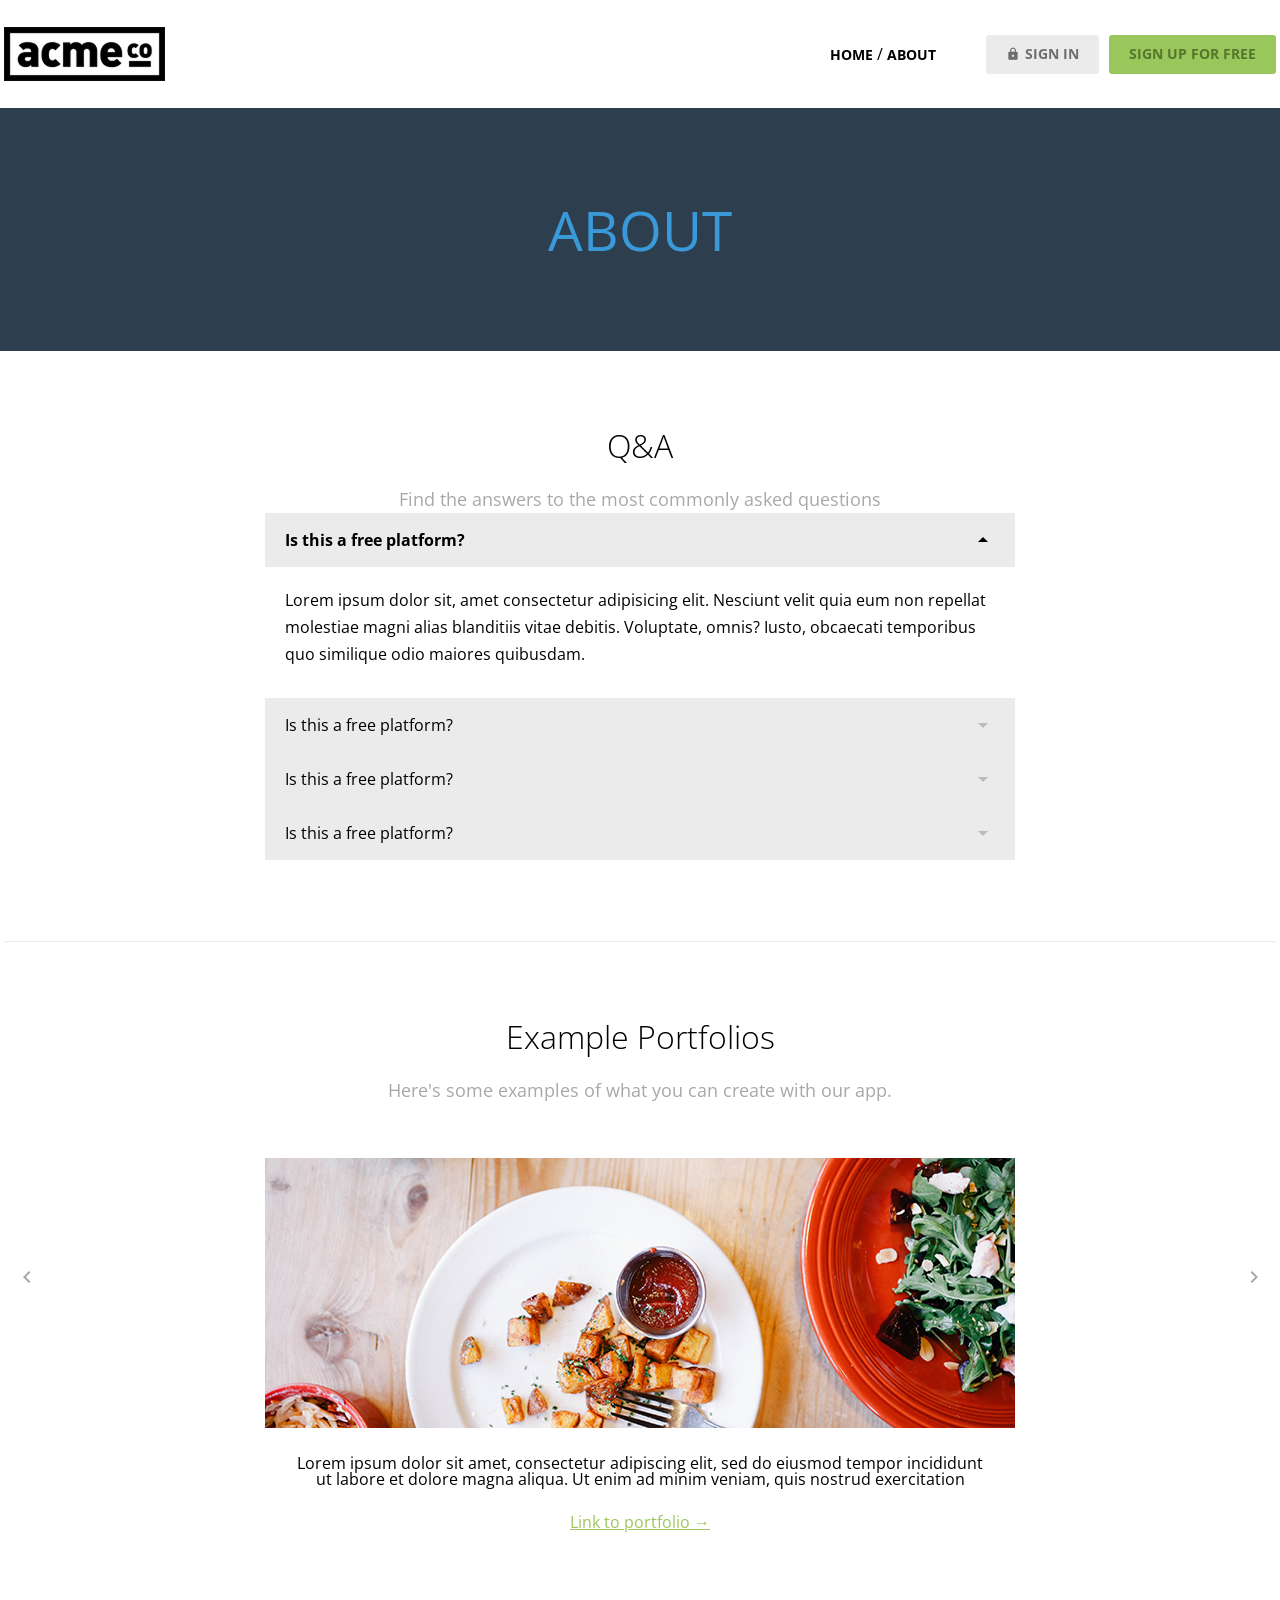
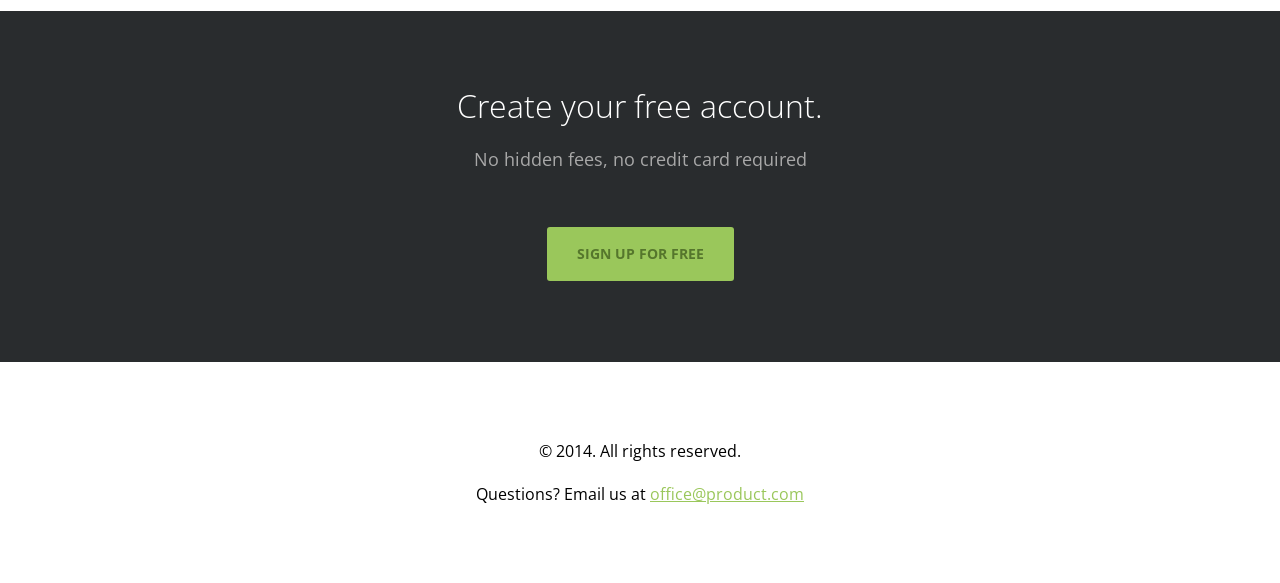
==== about.html @ 7c7962f5 "feat: About HTML/CSS add" ====
<!doctype html>
<html lang="en">
  <head>
    <meta charset="UTF-8" />
    <meta name="viewport" content="width=device-width, initial-scale=1.0" />
    <title>About - ACME</title>
    <link rel="preconnect" href="https://fonts.googleapis.com" />
    <link rel="preconnect" href="https://fonts.gstatic.com" crossorigin />
    <link
      href="https://fonts.googleapis.com/css2?family=Open+Sans:ital,wght@0,300..800;1,300..800&display=swap"
      rel="stylesheet"
    />
    <link href="https://fonts.googleapis.com/icon?family=Material+Icons" rel="stylesheet" />
    <link rel="stylesheet" href="css/common.css" />
    <link rel="stylesheet" href="css/about.css" />
  </head>
  <body>
    <header>
      <div class="container d-flex justify-content-between align-items-center">
        <h1 class="logo">
          <a href="index.html">
            <img src="images/logo.png" alt="acme logo" />
            <span class="hidden">ACME</span>
          </a>
        </h1>
        <nav>
          <ul class="d-flex align-items-center">
            <li>
              <a href="#" class="text-nav">home</a>
              /
              <a href="#" class="text-nav">about</a>
            </li>
            <li>
              <a href="#" class="btn btn-secondary"
                ><span class="material-icons">lock</span>sign in</a
              >
            </li>
            <li>
              <a href="#" class="btn btn-primary">sign up for free</a>
            </li>
          </ul>
        </nav>
      </div>
    </header>
    <main>
      <section class="hero inner-pd">
        <div class="container">
          <h2 class="text-heading-xl text-center">About</h2>
        </div>
      </section>
      <section class="qna features container inner-pd">
        <div class="content d-flex flex-column g-1">
          <h3 class="text-body-l">Q&amp;A</h3>
          <p class="text-body-m-plus">Find the answers to the most commonly asked questions</p>
        </div>
        <ul class="qnalist text-body-m">
          <li class="active">
            <h4 class="question">
              Is this a free platform?<span class="material-icons">arrow_drop_down</span>
            </h4>
            <div class="answer">
              <p>
                Lorem ipsum dolor sit, amet consectetur adipisicing elit. Nesciunt velit quia eum
                non repellat molestiae magni alias blanditiis vitae debitis. Voluptate, omnis?
                Iusto, obcaecati temporibus quo similique odio maiores quibusdam.
              </p>
            </div>
          </li>
          <li>
            <h4 class="question">
              Is this a free platform?<span class="material-icons">arrow_drop_down</span>
            </h4>
            <div class="answer">
              <p>
                Lorem ipsum dolor sit, amet consectetur adipisicing elit. Nesciunt velit quia eum
                non repellat molestiae magni alias blanditiis vitae debitis. Voluptate, omnis?
                Iusto, obcaecati temporibus quo similique odio maiores quibusdam.
              </p>
            </div>
          </li>
          <li>
            <h4 class="question">
              Is this a free platform?<span class="material-icons">arrow_drop_down</span>
            </h4>
            <div class="answer">
              <p>
                Lorem ipsum dolor sit, amet consectetur adipisicing elit. Nesciunt velit quia eum
                non repellat molestiae magni alias blanditiis vitae debitis. Voluptate, omnis?
                Iusto, obcaecati temporibus quo similique odio maiores quibusdam.
              </p>
            </div>
          </li>
          <li>
            <h4 class="question">
              Is this a free platform?<span class="material-icons">arrow_drop_down</span>
            </h4>
            <div class="answer">
              <p>
                Lorem ipsum dolor sit, amet consectetur adipisicing elit. Nesciunt velit quia eum
                non repellat molestiae magni alias blanditiis vitae debitis. Voluptate, omnis?
                Iusto, obcaecati temporibus quo similique odio maiores quibusdam.
              </p>
            </div>
          </li>
        </ul>
      </section>
      <hr class="container" />
      <section class="portfolio slidewrapper container inner-pd">
        <div class="header d-flex flex-column g-1">
          <h3 class="text-body-l">Example Portfolios</h3>
          <p class="text-body-m-plus">Here's some examples of what you can create with our app.</p>
        </div>
        <ul class="slidecontainer">
          <li>
            <img src="images/portfolio_01.jpg" alt="portfolio_01" />
            <p>
              Lorem ipsum dolor sit amet, consectetur adipiscing elit, sed do eiusmod tempor
              incididunt ut labore et dolore magna aliqua. Ut enim ad minim veniam, quis nostrud
              exercitation
            </p>
            <a href="" class="text-link">Link to portfolio &rarr;</a>
          </li>
          <li>
            <img src="images/portfolio_01.jpg" alt="portfolio_01" />
            <p>
              Lorem ipsum dolor sit amet, consectetur adipiscing elit, sed do eiusmod tempor
              incididunt ut labore et dolore magna aliqua. Ut enim ad minim veniam, quis nostrud
              exercitation
            </p>
            <a href="" class="text-link">Link to portfolio &rarr;</a>
          </li>
          <li>
            <img src="images/portfolio_01.jpg" alt="portfolio_01" />
            <p>
              Lorem ipsum dolor sit amet, consectetur adipiscing elit, sed do eiusmod tempor
              incididunt ut labore et dolore magna aliqua. Ut enim ad minim veniam, quis nostrud
              exercitation
            </p>
            <a href="" class="text-link">Link to portfolio &rarr;</a>
          </li>
        </ul>
        <button type="button" class="button prev">
          <span class="material-icons">chevron_left</span>
        </button>
        <button type="button" class="button next">
          <span class="material-icons">chevron_right</span>
        </button>
      </section>
      <section class="cta inner-pd d-flex flex-column align-items-center g-2">
        <div class="content d-flex flex-column g-1">
          <h3 class="text-body-l">Create your free account.</h3>
          <p class="text-body-m-plus">No hidden fees, no credit card required</p>
        </div>
        <a href="#" class="btn btn-primary big">sign up for free</a>
      </section>
    </main>
    <footer class="inner-pd d-flex flex-column align-items-center g-1">
      <p>&copy; 2014. All rights reserved.</p>
      <p>Questions? Email us at <a href="#" class="text-link">office@product.com</a></p>
    </footer>
  </body>
</html>
---- css/common.css ----
@import url("normalize.css");
@import url("reset.css");
@import url("flex-utility.css");
:root {
  /* Layout */
  --base-unit: 27px;
  --base-font: 16px;

  /* Color styles */
  --black: rgba(44, 44, 44, 1);
  --medium--gray: rgba(110, 110, 110, 1);
  --light--gray: rgba(168, 168, 168, 1);
  --super--light--gray: rgba(235, 235, 235, 1);
  --primary: rgba(154, 199, 91, 1);
  --secondary: rgba(85, 118, 44, 1);
  --white: rgba(255, 255, 255, 1);
  --hero: rgba(45, 62, 79, 1);
  --hero-title: rgba(58, 153, 216, 1);
  --medium--blue: rgba(67, 156, 207, 1);
  --light--blue: rgba(72, 157, 205, 1);
  --c-t-a: rgba(41, 44, 46, 1);

  /* Text-size styles */
  --heading--x-l: calc(var(--base-font) * 3.4375);
  --body--l: calc(var(--base-font) * 2);
  --heading--s: calc(var(--base-font) * 1.5);
  --body--m: var(--base-font);
  --nav--item: calc(var(--base-font) * 0.875);
  --body--m-plus: calc(var(--base-font) * 1.125);
  --link: var(--base-font);
  --button---secondary: calc(var(--base-font) * 0.875);
  --button---primary: calc(var(--base-font) * 0.875);
}

body {
  /* font-family: "Open Sans", sans-serif;
  font-size: var(--base-font);
  line-height: var(--base-unit); */
  font:
    var(--base-font)/var(--base-font) "Open Sans",
    sans-serif;
}
/* 폰트 위계 */
.text-heading-xl {
  font-size: var(--heading--x-l);
  line-height: calc(var(--base-unit) * 3);
  color: var(--hero-title);
  text-transform: uppercase;
  letter-spacing: 2%;
}
.text-heading-s {
  font-size: var(--heading--s);
  line-height: var(--base-unit);
}
.text-body-l {
  font-size: var(--body--l);
  line-height: var(--base-unit);
  font-weight: 300;
  text-align: center;
}
.text-body-m {
  font-size: var(--body--m);
  line-height: var(--base-unit);
}
.text-body-m-plus {
  font-size: var(--body--m-plus);
  line-height: var(--base-unit);
  text-align: center;
  color: var(--light--gray);
}
.text-nav {
  font-size: var(--nav--item);
  font-weight: bold;
  text-transform: uppercase;
}

/* 링크 버튼 */
.btn {
  height: 39px;
  background: var(--super--light--gray);
  border-radius: 3px;
  padding: 0 20px;
  display: inline-flex;
  color: var(--medium--gray);
  align-items: center;
  font-size: calc(var(--base-font) * 0.875);
  font-weight: bold;
  gap: 5px;
  text-transform: uppercase;
}
.btn .material-icons {
  font-size: 14px;
}
.btn-primary {
  background: var(--primary);
  color: var(--secondary);
}
.btn.big {
  height: calc(var(--base-unit) * 2);
  padding: 0 30px;
}

/* 폼 요소 */
.hero {
  background: var(--hero);
}
form {
  width: 350px;
  display: flex;
  flex-direction: column;
  gap: 10px;
}

form .field {
  height: calc(var(--base-unit) * 2);
  background: var(--white);
  border-radius: 3px;
  padding: 0 20px;
  display: flex;
  align-items: center;
  color: var(--light--gray);
}
form .field input {
  font-style: italic;
  color: var(--black);
}
form .field input::placeholder {
  color: var(--super--light--gray);
}
form button {
  height: calc(var(--base-unit) * 2);
  border-radius: 3px;
  display: flex;
  align-items: center;
  justify-content: center;
  color: var(--white);
  font-size: calc(var(--base-font) * 1.125);
  text-transform: uppercase;
  font-weight: bold;
  border: 1px solid var(--white);
}

/* 레이아웃 */
.container {
  width: 1272px;
  margin: 0 auto;
}
.inner-pd {
  padding: calc(var(--base-unit) * 3) 0;
}
.inner-top-pd {
  padding-top: calc(var(--base-unit) * 3);
}
.hidden {
  position: absolute;
  clip-path: inset(50%);
  width: 1px;
  height: 1px;
  overflow: hidden;
}
hr {
  border: none;
  /* border-top: 1px solid var(--super--light--gray); */
  height: 1px;
  background: var(--super--light--gray);
}
.text-link {
  text-decoration: underline;
  color: var(--primary);
}

section .header {
  margin-bottom: calc(var(--base-unit) * 2);
}

/* 헤더 */
body > header {
  background: var(--white);
  padding: var(--base-unit) 0;
  box-shadow: 0 4px 5px rgba(0, 0, 0, 0.1);
}
header nav ul {
  gap: 10px;
}
header nav ul li:first-child {
  margin-right: 40px;
}

/* 슬라이드 */
.slidewrapper {
  position: relative;
  overflow: hidden;
}
.slidecontainer {
  width: 300%; /* js 부모 너비파악, 슬라이드 개수 파악, 너비 계산 지정할 예정 */
  display: flex;
  transition: 0.3s ease-out;
}
.slidecontainer li {
  width: 100%;
  display: flex;
  flex-direction: column;
  align-items: center;
  gap: var(--base-unit);
}
.slidecontainer li > p {
  width: 700px;
  text-align: center;
}

.slidewrapper button {
  width: 45px;
  height: 45px;
  display: flex;
  justify-content: center;
  align-items: center;
  color: var(--light--gray);
  cursor: pointer;
  position: absolute;
  top: 50%;
  transform: translateY(-50%);
}
.slidewrapper button.prev {
  left: 0;
}
.slidewrapper button.next {
  right: 0;
}

/* CTA */
.cta {
  background: var(--c-t-a);
}
.cta h3 {
  color: var(--white);
}
---- css/about.css ----
.qnalist {
  width: 750px;
  margin: 0 auto;
}
.qnalist li.active .question span {
  opacity: 1;
  transform: rotate(180deg);
}
.qnalist .question {
  display: flex;
  height: calc(var(--base-unit) * 2);
  padding: 0 20px;
  justify-content: space-between;
  align-items: center;
  background: var(--super--light--gray);
}

.qnalist .question span {
  opacity: 0.2;
  color: #000;
  transition: 0.35s;
}
.qnalist .answer {
  display: flex;
  height: 0;
  overflow: hidden;
  padding: 0 20px;
  flex-direction: column;
  gap: 27px;
  transition: 0.3s;
}
.qnalist li.active .question {
  font-weight: bold;
}
.qnalist li.active .answer {
  height: auto;
  padding: 20px 20px 30px;
}
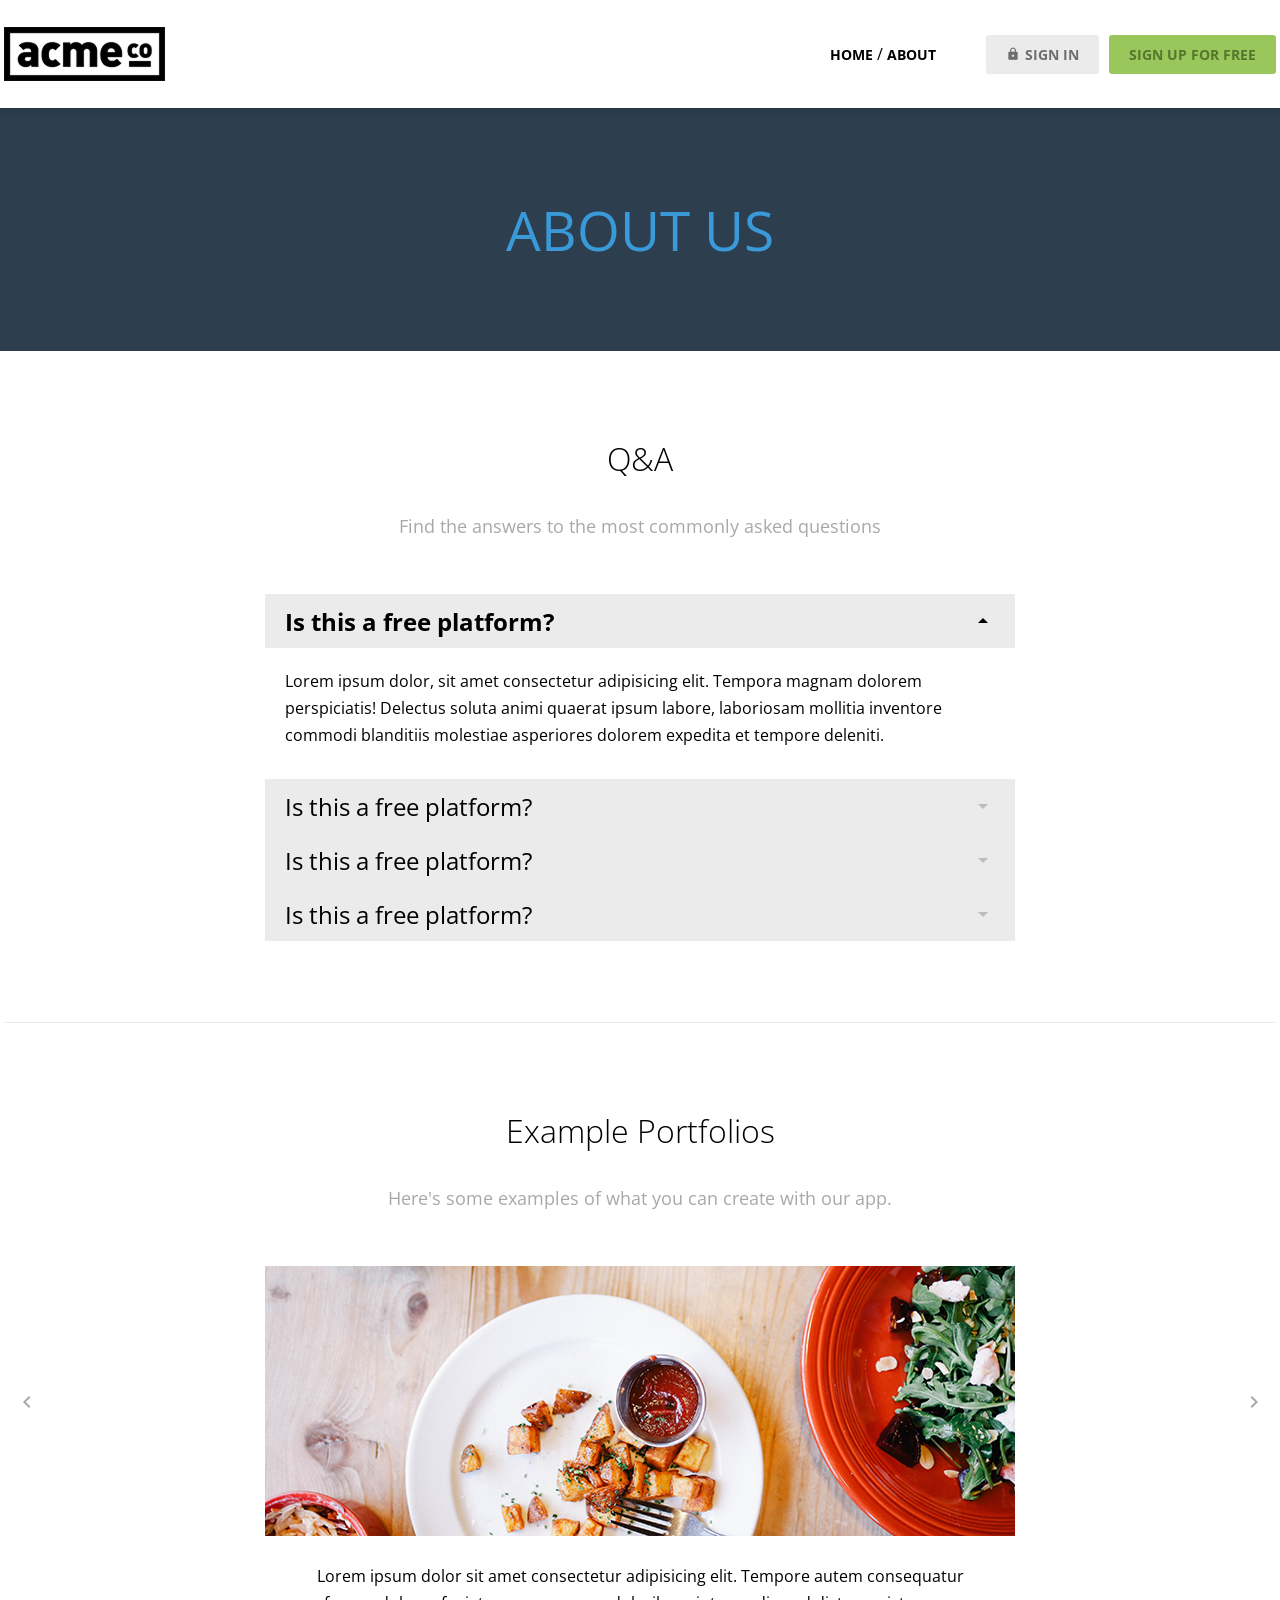
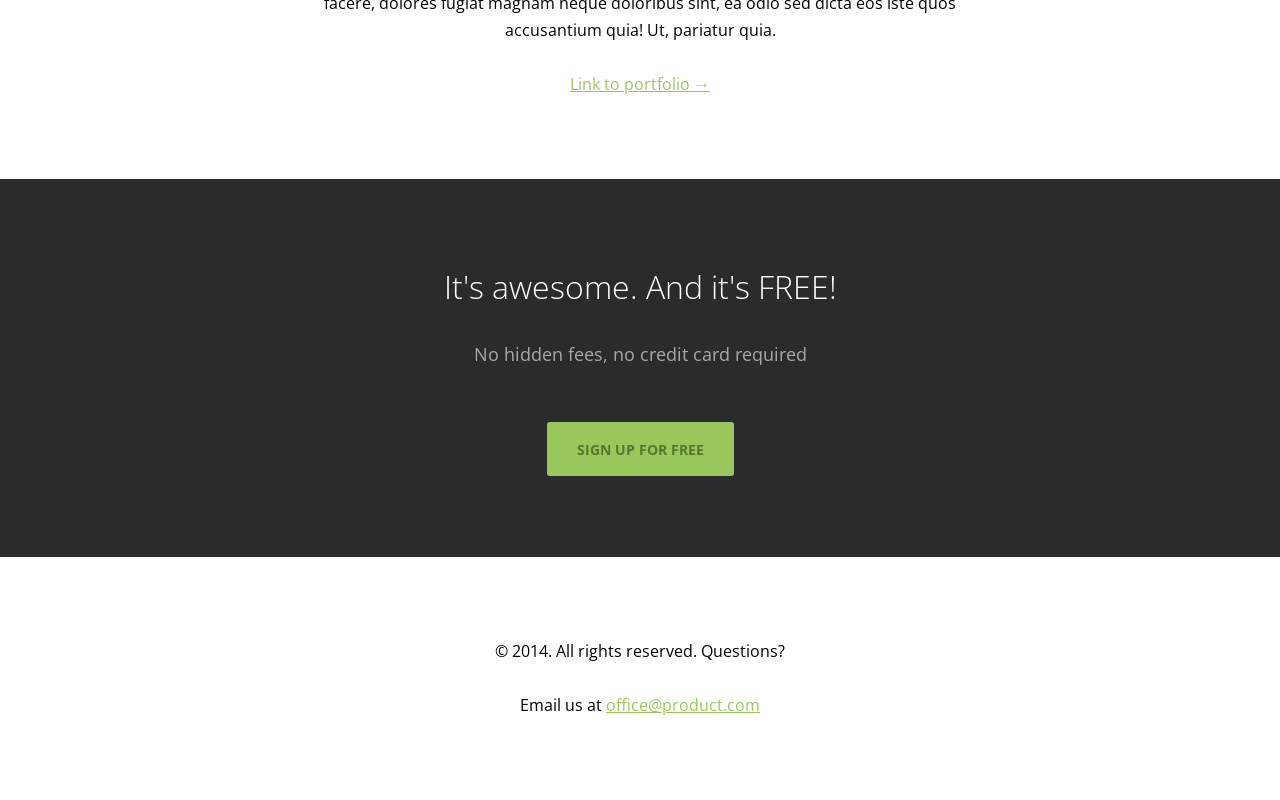
==== commit e9a6b1a0: "업데이트" ====
--- a/about.html
+++ b/about.html
@@ -14,6 +14,7 @@
     <link rel="stylesheet" href="css/common.css" />
     <link rel="stylesheet" href="css/about.css" />
   </head>
+
   <body>
     <header>
       <div class="container d-flex justify-content-between align-items-center">
@@ -26,17 +27,17 @@
         <nav>
           <ul class="d-flex align-items-center">
             <li>
-              <a href="#" class="text-nav">home</a>
+              <a href="index.html" class="text-nav">home</a>
               /
-              <a href="#" class="text-nav">about</a>
+              <a href="about.html" class="text-nav">about</a>
             </li>
             <li>
-              <a href="#" class="btn btn-secondary"
+              <a href="signin.html" class="btn btn-secondary"
                 ><span class="material-icons">lock</span>sign in</a
               >
             </li>
             <li>
-              <a href="#" class="btn btn-primary">sign up for free</a>
+              <a href="signup.html" class="btn btn-primary">sign up for free</a>
             </li>
           </ul>
         </nav>
@@ -45,62 +46,78 @@
     <main>
       <section class="hero inner-pd">
         <div class="container">
-          <h2 class="text-heading-xl text-center">About</h2>
+          <h2 class="text-heading-xl text-center">about us</h2>
         </div>
       </section>
-      <section class="qna features container inner-pd">
-        <div class="content d-flex flex-column g-1">
+      <section class="qna container inner-pd">
+        <div class="header d-flex flex-column g-1">
           <h3 class="text-body-l">Q&amp;A</h3>
           <p class="text-body-m-plus">Find the answers to the most commonly asked questions</p>
         </div>
-        <ul class="qnalist text-body-m">
-          <li class="active">
-            <h4 class="question">
-              Is this a free platform?<span class="material-icons">arrow_drop_down</span>
-            </h4>
-            <div class="answer">
-              <p>
-                Lorem ipsum dolor sit, amet consectetur adipisicing elit. Nesciunt velit quia eum
-                non repellat molestiae magni alias blanditiis vitae debitis. Voluptate, omnis?
-                Iusto, obcaecati temporibus quo similique odio maiores quibusdam.
-              </p>
-            </div>
+        <ul class="qnalist">
+          <li>
+            <details open>
+              <summary class="question">
+                <span>Is this a free platform?</span>
+                <span class="material-icons">arrow_drop_down</span>
+              </summary>
+              <div class="answer">
+                <p>
+                  Lorem ipsum dolor, sit amet consectetur adipisicing elit. Tempora magnam dolorem
+                  perspiciatis! Delectus soluta animi quaerat ipsum labore, laboriosam mollitia
+                  inventore commodi blanditiis molestiae asperiores dolorem expedita et tempore
+                  deleniti.
+                </p>
+              </div>
+            </details>
           </li>
           <li>
-            <h4 class="question">
-              Is this a free platform?<span class="material-icons">arrow_drop_down</span>
-            </h4>
-            <div class="answer">
-              <p>
-                Lorem ipsum dolor sit, amet consectetur adipisicing elit. Nesciunt velit quia eum
-                non repellat molestiae magni alias blanditiis vitae debitis. Voluptate, omnis?
-                Iusto, obcaecati temporibus quo similique odio maiores quibusdam.
-              </p>
-            </div>
+            <details>
+              <summary class="question">
+                <span>Is this a free platform?</span>
+                <span class="material-icons">arrow_drop_down</span>
+              </summary>
+              <div class="answer">
+                <p>
+                  Lorem ipsum dolor, sit amet consectetur adipisicing elit. Tempora magnam dolorem
+                  perspiciatis! Delectus soluta animi quaerat ipsum labore, laboriosam mollitia
+                  inventore commodi blanditiis molestiae asperiores dolorem expedita et tempore
+                  deleniti.
+                </p>
+              </div>
+            </details>
           </li>
           <li>
-            <h4 class="question">
-              Is this a free platform?<span class="material-icons">arrow_drop_down</span>
-            </h4>
-            <div class="answer">
-              <p>
-                Lorem ipsum dolor sit, amet consectetur adipisicing elit. Nesciunt velit quia eum
-                non repellat molestiae magni alias blanditiis vitae debitis. Voluptate, omnis?
-                Iusto, obcaecati temporibus quo similique odio maiores quibusdam.
-              </p>
-            </div>
+            <details>
+              <summary class="question">
+                <span>Is this a free platform?</span>
+                <span class="material-icons">arrow_drop_down</span>
+              </summary>
+              <div class="answer">
+                <p>
+                  Lorem ipsum dolor, sit amet consectetur adipisicing elit. Tempora magnam dolorem
+                  perspiciatis! Delectus soluta animi quaerat ipsum labore, laboriosam mollitia
+                  inventore commodi blanditiis molestiae asperiores dolorem expedita et tempore
+                  deleniti.
+                </p>
+              </div>
+            </details>
           </li>
           <li>
-            <h4 class="question">
-              Is this a free platform?<span class="material-icons">arrow_drop_down</span>
-            </h4>
-            <div class="answer">
-              <p>
-                Lorem ipsum dolor sit, amet consectetur adipisicing elit. Nesciunt velit quia eum
-                non repellat molestiae magni alias blanditiis vitae debitis. Voluptate, omnis?
-                Iusto, obcaecati temporibus quo similique odio maiores quibusdam.
-              </p>
-            </div>
+            <details>
+              <summary class="question">
+                <span>Is this a free platform?</span>
+                <span class="material-icons">arrow_drop_down</span>
+              </summary>
+              <div class="answer">
+                <p>
+                  Lorem ipsum dolor, sit amet consectetur adipisicing elit. Tempora magnam dolorem
+                  perspiciatis! Delectus soluta animi quaerat ipsum labore, laboriosam mollitia
+                  inventore commodi blanditiis molestiae asperiores dolorem expedita et tempore
+                  deleniti.
+                </p>
+              </div>
+            </details>
           </li>
         </ul>
       </section>
@@ -114,27 +131,27 @@
           <li>
             <img src="images/portfolio_01.jpg" alt="portfolio_01" />
             <p>
-              Lorem ipsum dolor sit amet, consectetur adipiscing elit, sed do eiusmod tempor
-              incididunt ut labore et dolore magna aliqua. Ut enim ad minim veniam, quis nostrud
-              exercitation
+              Lorem ipsum dolor sit amet consectetur adipisicing elit. Tempore autem consequatur
+              facere, dolores fugiat magnam neque doloribus sint, ea odio sed dicta eos iste quos
+              accusantium quia! Ut, pariatur quia.
             </p>
             <a href="" class="text-link">Link to portfolio &rarr;</a>
           </li>
           <li>
             <img src="images/portfolio_01.jpg" alt="portfolio_01" />
             <p>
-              Lorem ipsum dolor sit amet, consectetur adipiscing elit, sed do eiusmod tempor
-              incididunt ut labore et dolore magna aliqua. Ut enim ad minim veniam, quis nostrud
-              exercitation
+              Lorem ipsum dolor sit amet consectetur adipisicing elit. Tempore autem consequatur
+              facere, dolores fugiat magnam neque doloribus sint, ea odio sed dicta eos iste quos
+              accusantium quia! Ut, pariatur quia.
             </p>
             <a href="" class="text-link">Link to portfolio &rarr;</a>
           </li>
           <li>
             <img src="images/portfolio_01.jpg" alt="portfolio_01" />
             <p>
-              Lorem ipsum dolor sit amet, consectetur adipiscing elit, sed do eiusmod tempor
-              incididunt ut labore et dolore magna aliqua. Ut enim ad minim veniam, quis nostrud
-              exercitation
+              Lorem ipsum dolor sit amet consectetur adipisicing elit. Tempore autem consequatur
+              facere, dolores fugiat magnam neque doloribus sint, ea odio sed dicta eos iste quos
+              accusantium quia! Ut, pariatur quia.
             </p>
             <a href="" class="text-link">Link to portfolio &rarr;</a>
           </li>
@@ -148,15 +165,17 @@
       </section>
       <section class="cta inner-pd d-flex flex-column align-items-center g-2">
         <div class="content d-flex flex-column g-1">
-          <h3 class="text-body-l">Create your free account.</h3>
+          <h3 class="text-body-l">It's awesome. And it's FREE!</h3>
           <p class="text-body-m-plus">No hidden fees, no credit card required</p>
         </div>
         <a href="#" class="btn btn-primary big">sign up for free</a>
       </section>
     </main>
     <footer class="inner-pd d-flex flex-column align-items-center g-1">
-      <p>&copy; 2014. All rights reserved.</p>
-      <p>Questions? Email us at <a href="#" class="text-link">office@product.com</a></p>
+      <p>&copy; 2014. All rights reserved. Questions?</p>
+      <p>Email us at <a href="#" class="text-link">office@product.com</a></p>
     </footer>
+    <script src="js/main.js"></script>
+    <script src="js/about.js"></script>
   </body>
 </html>
--- a/css/common.css
+++ b/css/common.css
@@ -1,6 +1,7 @@
 @import url("normalize.css");
 @import url("reset.css");
 @import url("flex-utility.css");
+
 :root {
   /* Layout */
   --base-unit: 27px;
@@ -8,16 +9,16 @@
 
   /* Color styles */
   --black: rgba(44, 44, 44, 1);
+  --light--gray: rgba(168, 168, 168, 1);
   --medium--gray: rgba(110, 110, 110, 1);
-  --light--gray: rgba(168, 168, 168, 1);
   --super--light--gray: rgba(235, 235, 235, 1);
   --primary: rgba(154, 199, 91, 1);
   --secondary: rgba(85, 118, 44, 1);
   --white: rgba(255, 255, 255, 1);
   --hero: rgba(45, 62, 79, 1);
-  --hero-title: rgba(58, 153, 216, 1);
-  --medium--blue: rgba(67, 156, 207, 1);
-  --light--blue: rgba(72, 157, 205, 1);
+  --hero--title: rgba(58, 153, 216, 1);
+  --medium-blue: rgba(67, 156, 207, 1);
+  --light-blue: rgba(72, 157, 205, 1);
   --c-t-a: rgba(41, 44, 46, 1);
 
   /* Text-size styles */
@@ -34,34 +35,39 @@
 
 body {
   /* font-family: "Open Sans", sans-serif;
-  font-size: var(--base-font);
-  line-height: var(--base-unit); */
+  font-size:var(--base-font);
+  line-height:var(--base-unit); */
   font:
-    var(--base-font)/var(--base-font) "Open Sans",
+    var(--base-font)/var(--base-unit) "Open Sans",
     sans-serif;
 }
+
 /* 폰트 위계 */
 .text-heading-xl {
   font-size: var(--heading--x-l);
   line-height: calc(var(--base-unit) * 3);
-  color: var(--hero-title);
+  color: var(--hero--title);
   text-transform: uppercase;
   letter-spacing: 2%;
 }
+
 .text-heading-s {
   font-size: var(--heading--s);
   line-height: var(--base-unit);
 }
+
 .text-body-l {
   font-size: var(--body--l);
-  line-height: var(--base-unit);
+  line-height: calc(var(--base-unit) * 2);
   font-weight: 300;
   text-align: center;
 }
+
 .text-body-m {
   font-size: var(--body--m);
   line-height: var(--base-unit);
 }
+
 .text-body-m-plus {
   font-size: var(--body--m-plus);
   line-height: var(--base-unit);
@@ -73,7 +79,6 @@
   font-weight: bold;
   text-transform: uppercase;
 }
-
 /* 링크 버튼 */
 .btn {
   height: 39px;
@@ -110,7 +115,6 @@
   flex-direction: column;
   gap: 10px;
 }
-
 form .field {
   height: calc(var(--base-unit) * 2);
   background: var(--white);
@@ -120,9 +124,17 @@
   align-items: center;
   color: var(--light--gray);
 }
+form .field label {
+  display: flex;
+}
 form .field input {
   font-style: italic;
   color: var(--black);
+  width: 100%;
+  outline: none;
+}
+form .field:focus-within {
+  box-shadow: inset 0 0 5px rgba(72, 0, 255, 0.7);
 }
 form .field input::placeholder {
   color: var(--super--light--gray);
@@ -139,7 +151,6 @@
   font-weight: bold;
   border: 1px solid var(--white);
 }
-
 /* 레이아웃 */
 .container {
   width: 1272px;
@@ -158,17 +169,18 @@
   height: 1px;
   overflow: hidden;
 }
+
 hr {
   border: none;
-  /* border-top: 1px solid var(--super--light--gray); */
+  /* border-top:1px solid var(--super--light--gray); */
   height: 1px;
   background: var(--super--light--gray);
 }
+
 .text-link {
   text-decoration: underline;
   color: var(--primary);
 }
-
 section .header {
   margin-bottom: calc(var(--base-unit) * 2);
 }
@@ -178,7 +190,15 @@
   background: var(--white);
   padding: var(--base-unit) 0;
   box-shadow: 0 4px 5px rgba(0, 0, 0, 0.1);
-}
+  position: sticky;
+  top: 0;
+  transition: 0.3s ease-out;
+}
+
+body > header.fixed {
+  padding: calc(var(--base-unit) / 2) 0;
+}
+
 header nav ul {
   gap: 10px;
 }
@@ -207,7 +227,6 @@
   width: 700px;
   text-align: center;
 }
-
 .slidewrapper button {
   width: 45px;
   height: 45px;
--- a/css/about.css
+++ b/css/about.css
@@ -2,7 +2,22 @@
   width: 750px;
   margin: 0 auto;
 }
-.qnalist li.active .question span {
+.qnalist details {
+  interpolate-size: allow-keywords;
+}
+.qnalist details::details-content {
+  block-size: 0;
+  opacity: 0;
+  overflow: hidden;
+  transition:
+    block-size 0.35s ease,
+    opacity 0.35s ease;
+}
+.qnalist details[open]::details-content {
+  block-size: auto;
+  opacity: 1;
+}
+.qnalist details[open] .question .material-icons {
   opacity: 1;
   transform: rotate(180deg);
 }
@@ -13,26 +28,28 @@
   justify-content: space-between;
   align-items: center;
   background: var(--super--light--gray);
+  cursor: pointer;
+  font-size: var(--heading--s);
+  line-height: var(--base-unit);
 }
-
-.qnalist .question span {
+.qnalist .question::-webkit-details-marker {
+  display: none;
+}
+.qnalist .question::marker {
+  content: "";
+}
+.qnalist .question .material-icons {
   opacity: 0.2;
   color: #000;
   transition: 0.35s;
 }
 .qnalist .answer {
   display: flex;
-  height: 0;
-  overflow: hidden;
-  padding: 0 20px;
+  padding: 20px 20px 30px;
   flex-direction: column;
   gap: 27px;
-  transition: 0.3s;
+  box-sizing: border-box;
 }
-.qnalist li.active .question {
+.qnalist details[open] .question {
   font-weight: bold;
 }
-.qnalist li.active .answer {
-  height: auto;
-  padding: 20px 20px 30px;
-}
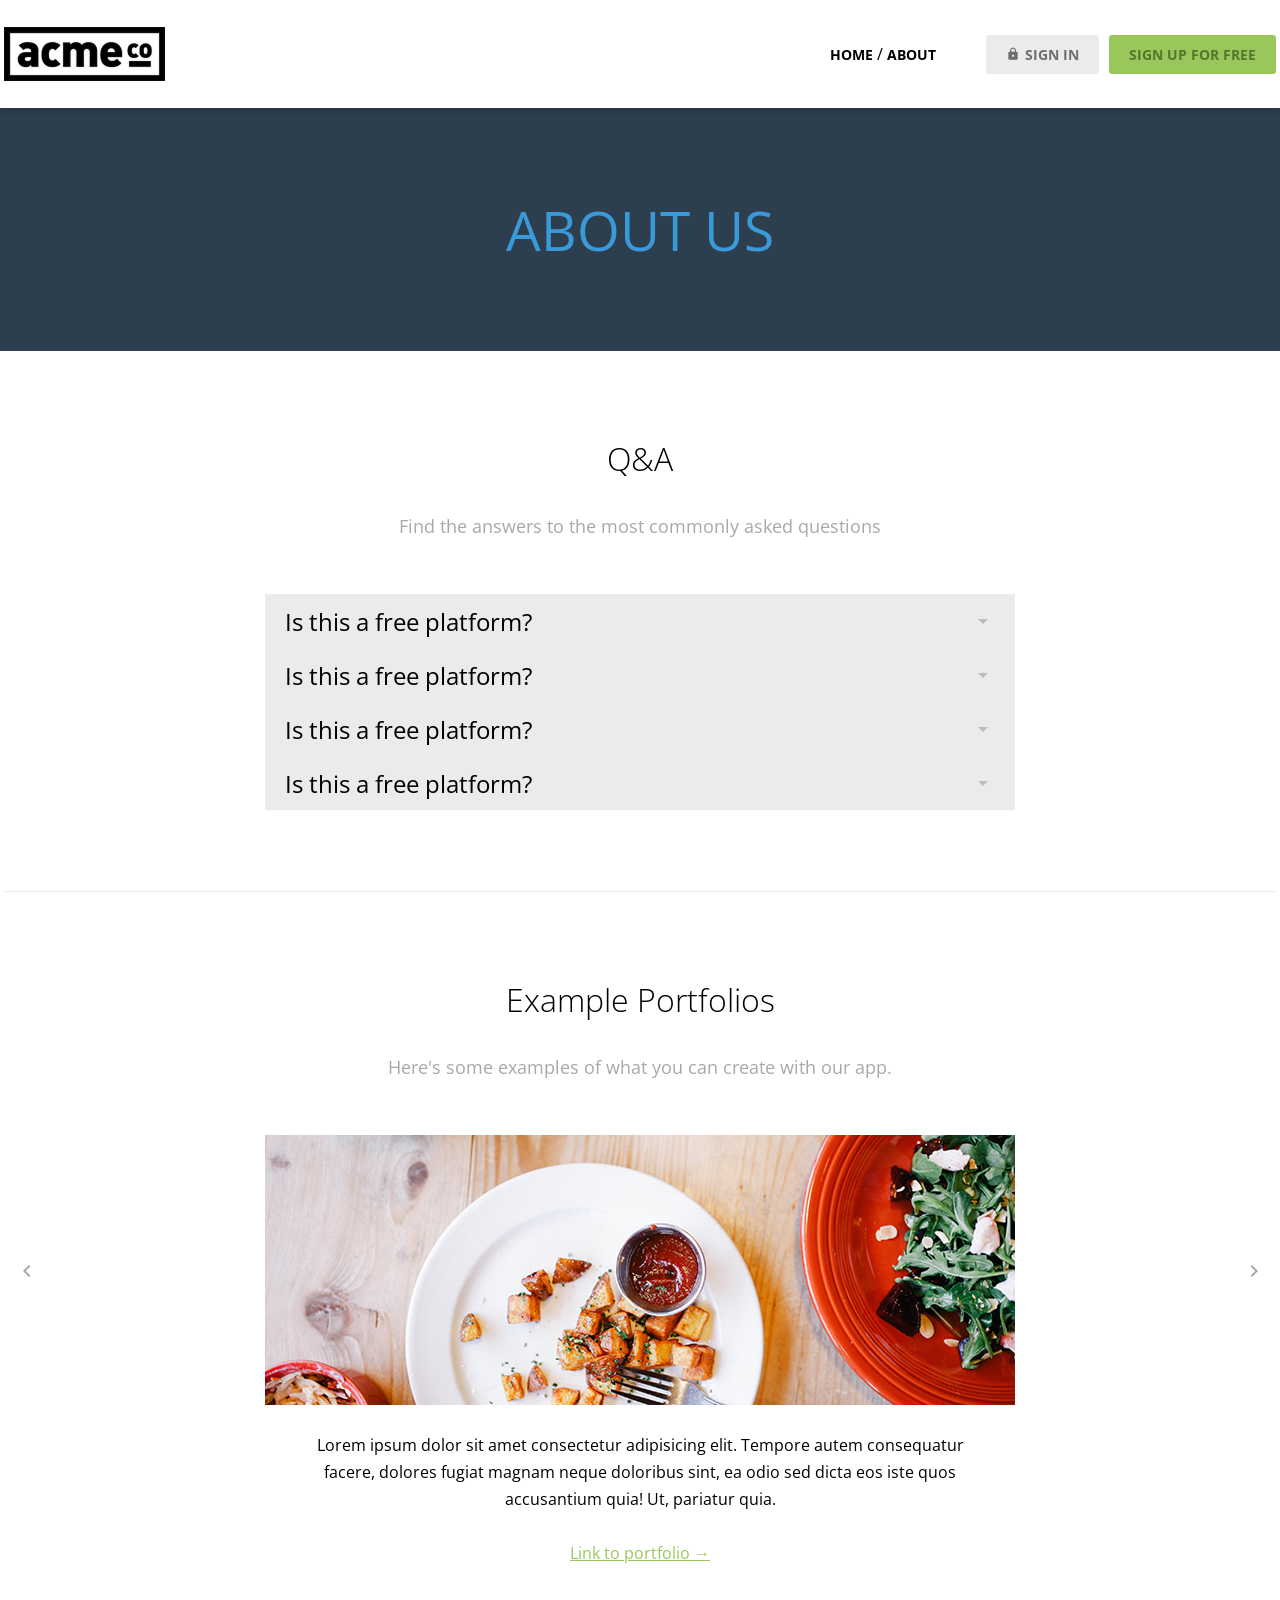
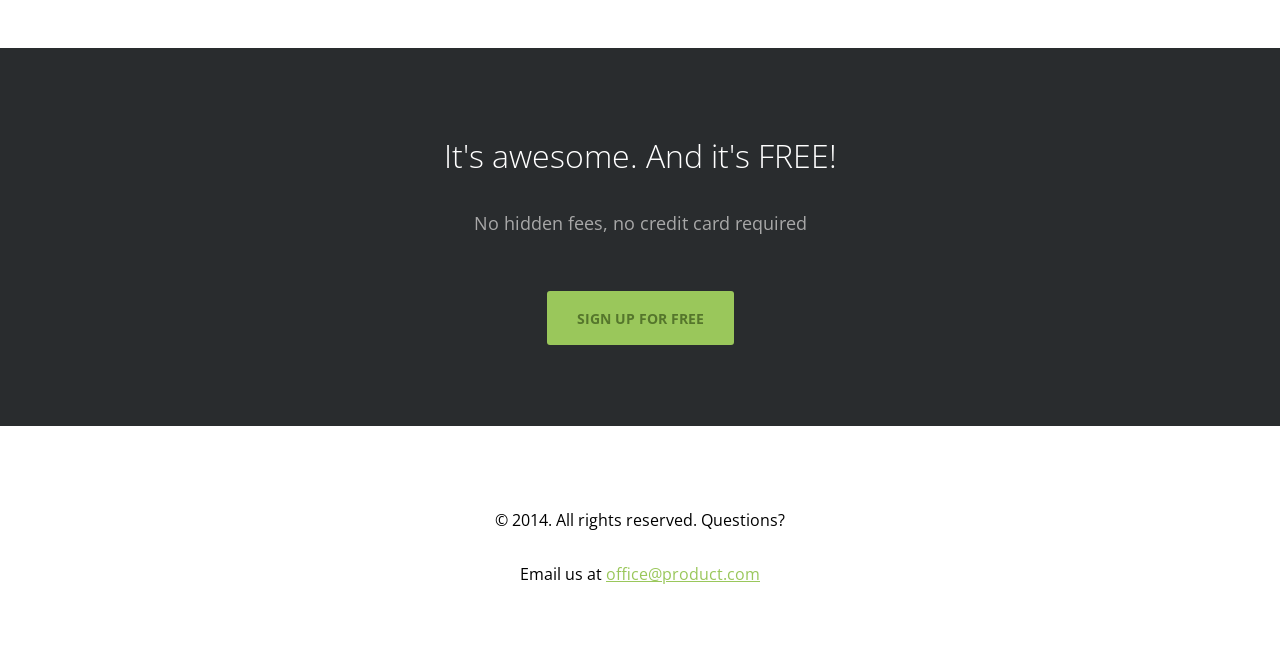
==== commit 67695624: "feat: 아코디언 수정" ====
--- a/about.html
+++ b/about.html
@@ -56,7 +56,7 @@
         </div>
         <ul class="qnalist">
           <li>
-            <details open>
+            <details>
               <summary class="question">
                 <span>Is this a free platform?</span>
                 <span class="material-icons">arrow_drop_down</span>
